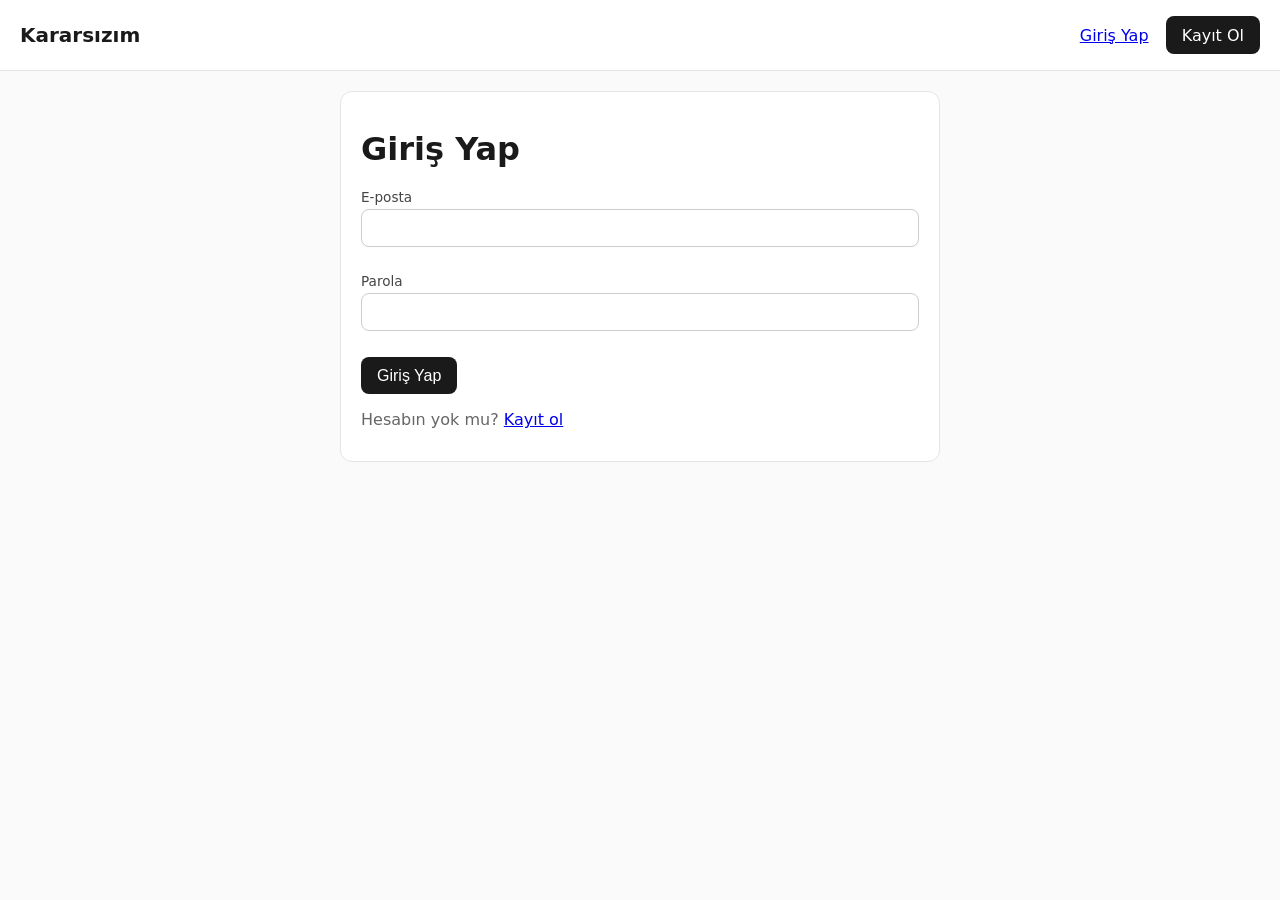
==== public/login.html @ c6f03b0a "Faz 2: anket oluşturma/listeleme/oylama + minimal frontend - /api/polls (GET/POST), /api/polls/{id}," ====
<!doctype html>
<html lang="tr">
<head>
  <meta charset="utf-8" />
  <meta name="viewport" content="width=device-width, initial-scale=1" />
  <title>Giriş Yap — Kararsızım</title>
  <link rel="stylesheet" href="css/style.css" />
</head>
<body>
  <header>
    <a class="brand" href="index.html">Kararsızım</a>
    <nav id="nav-auth"></nav>
  </header>

  <main>
    <div class="card">
      <h1>Giriş Yap</h1>
      <form id="login-form">
        <div class="field">
          <label for="email">E-posta</label>
          <input type="email" id="email" required />
        </div>
        <div class="field">
          <label for="password">Parola</label>
          <input type="password" id="password" required />
        </div>

        <div class="error" id="form-error" style="display:none"></div>

        <button type="submit">Giriş Yap</button>
      </form>
      <p class="muted" style="margin-top: 1rem;">
        Hesabın yok mu? <a href="register.html">Kayıt ol</a>
      </p>
    </div>
  </main>

  <script src="js/api.js"></script>
  <script src="js/auth.js"></script>
  <script>
    document.getElementById("login-form").addEventListener("submit", async (e) => {
      e.preventDefault();
      const errorBox = document.getElementById("form-error");
      errorBox.style.display = "none";
      try {
        await window.api.post("/auth/login", {
          email: document.getElementById("email").value.trim(),
          password: document.getElementById("password").value,
        });
        window.location.href = "index.html";
      } catch (err) {
        errorBox.textContent = err.message;
        errorBox.style.display = "block";
      }
    });
  </script>
</body>
</html>
---- public/css/style.css ----
/* Faz 2 — geçici/minimal stil. Canlı/genç kimlik (renkler, animasyonlar,
   tipografi) Faz 3'te Bölüm 10'daki yönergelere göre eklenecek. */

* {
  box-sizing: border-box;
}

body {
  margin: 0;
  font-family: system-ui, -apple-system, "Segoe UI", sans-serif;
  background: #fafafa;
  color: #1a1a1a;
}

header {
  display: flex;
  align-items: center;
  justify-content: space-between;
  padding: 1rem 1.25rem;
  border-bottom: 1px solid #e5e5e5;
  background: #fff;
}

header a.brand {
  font-weight: 700;
  font-size: 1.25rem;
  color: #1a1a1a;
  text-decoration: none;
}

#nav-auth a,
#nav-auth button {
  margin-left: 0.75rem;
  font: inherit;
}

main {
  max-width: 640px;
  margin: 0 auto;
  padding: 1.25rem;
}

.card {
  background: #fff;
  border: 1px solid #e5e5e5;
  border-radius: 12px;
  padding: 1rem 1.25rem;
  margin-bottom: 1rem;
}

.poll-card {
  display: block;
  text-decoration: none;
  color: inherit;
}

.poll-card:hover {
  border-color: #c9c9c9;
}

.poll-meta {
  color: #666;
  font-size: 0.85rem;
  margin-top: 0.5rem;
}

.option {
  position: relative;
  border: 1px solid #d9d9d9;
  border-radius: 8px;
  padding: 0.6rem 0.9rem;
  margin-bottom: 0.6rem;
  cursor: pointer;
  background: #fff;
  overflow: hidden;
}

.option:hover {
  border-color: #999;
}

.option.voted {
  cursor: default;
}

.option-bar {
  position: absolute;
  inset: 0;
  background: #ececff;
  width: 0%;
  z-index: 0;
  transition: width 0.4s ease;
}

.option-content {
  position: relative;
  z-index: 1;
  display: flex;
  justify-content: space-between;
  gap: 0.5rem;
}

.option.chosen {
  border-color: #6a5acd;
}

button,
.btn {
  background: #1a1a1a;
  color: #fff;
  border: none;
  border-radius: 8px;
  padding: 0.6rem 1rem;
  cursor: pointer;
  font-size: 1rem;
  text-decoration: none;
  display: inline-block;
}

button:disabled {
  opacity: 0.5;
  cursor: not-allowed;
}

input[type="text"],
input[type="email"],
input[type="password"] {
  width: 100%;
  padding: 0.55rem 0.7rem;
  border: 1px solid #ccc;
  border-radius: 8px;
  font-size: 1rem;
  margin-bottom: 0.75rem;
}

label {
  display: block;
  font-size: 0.85rem;
  color: #444;
  margin-bottom: 0.25rem;
}

.field {
  margin-bottom: 0.9rem;
}

.error {
  color: #c0392b;
  margin-bottom: 0.75rem;
}

.option-row {
  display: flex;
  gap: 0.5rem;
  margin-bottom: 0.5rem;
}

.option-row input {
  margin-bottom: 0;
}

.option-row button {
  background: #eee;
  color: #333;
  flex-shrink: 0;
}

.muted {
  color: #666;
}

.empty-state {
  text-align: center;
  color: #666;
  padding: 2rem 1rem;
}
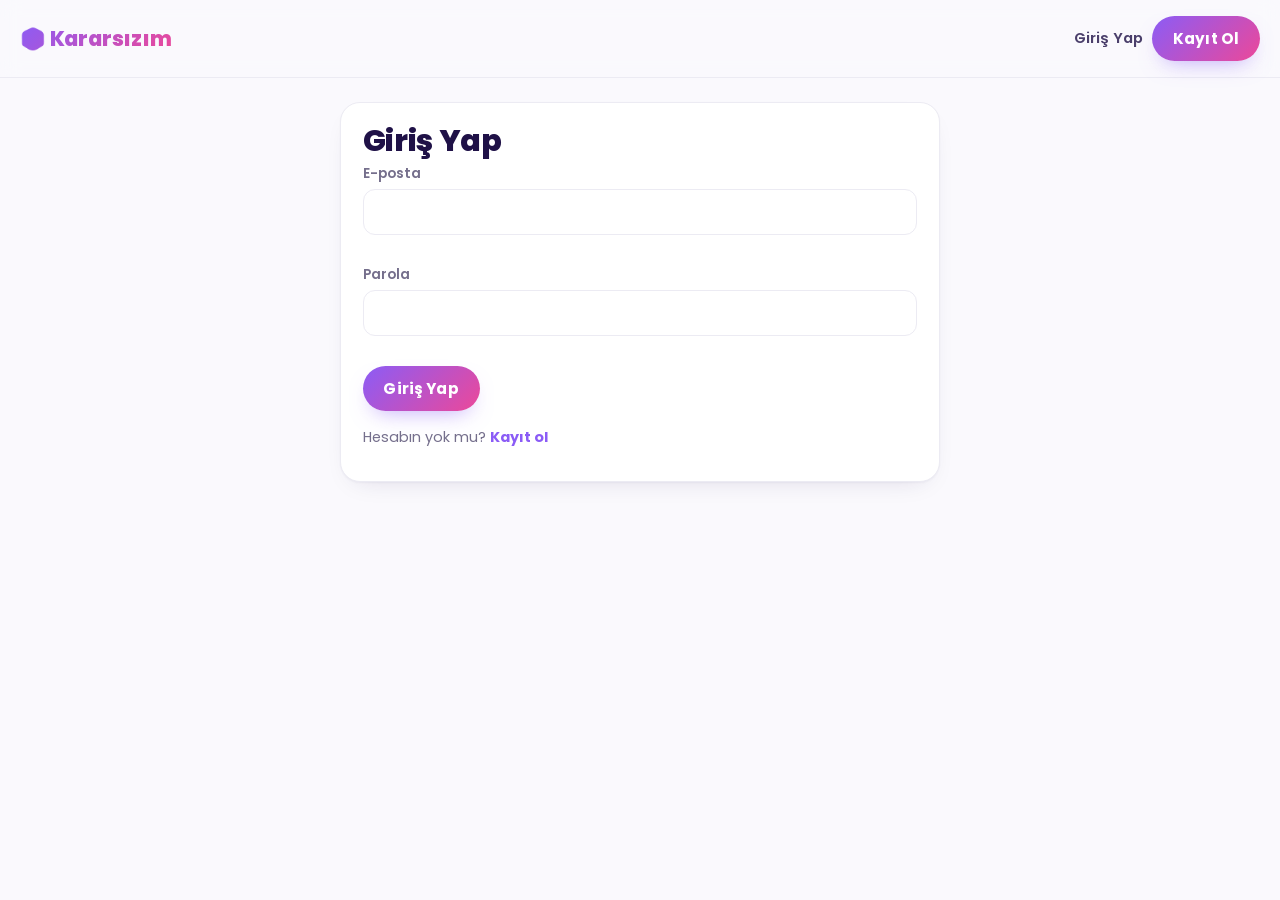
==== commit 0e03414d: "Faz 3: canlı/genç görsel kimlik (Bölüm 10) - Poppins (Google Fonts) + mor/pembe/turuncu/turkuaz vurg" ====
--- a/public/login.html
+++ b/public/login.html
@@ -4,11 +4,15 @@
   <meta charset="utf-8" />
   <meta name="viewport" content="width=device-width, initial-scale=1" />
   <title>Giriş Yap — Kararsızım</title>
+  <link rel="icon" href="data:image/svg+xml,<svg xmlns=%22http://www.w3.org/2000/svg%22 viewBox=%220 0 100 100%22><text y=%22.9em%22 font-size=%2290%22>🎲</text></svg>" />
+  <link rel="preconnect" href="https://fonts.googleapis.com" />
+  <link rel="preconnect" href="https://fonts.gstatic.com" crossorigin />
+  <link href="https://fonts.googleapis.com/css2?family=Poppins:wght@400;500;600;700;800&display=swap" rel="stylesheet" />
   <link rel="stylesheet" href="css/style.css" />
 </head>
 <body>
   <header>
-    <a class="brand" href="index.html">Kararsızım</a>
+    <a class="brand" href="index.html">🎲 Kararsızım</a>
     <nav id="nav-auth"></nav>
   </header>
 
--- a/public/css/style.css
+++ b/public/css/style.css
@@ -1,82 +1,182 @@
-/* Faz 2 — geçici/minimal stil. Canlı/genç kimlik (renkler, animasyonlar,
-   tipografi) Faz 3'te Bölüm 10'daki yönergelere göre eklenecek. */
+/* Kararsızım — Faz 3 görsel kimlik (bkz. docs/kararsizim-proje-plani.md, Bölüm 10) */
+
+:root {
+  --purple: #8b5cf6;
+  --pink: #ec4899;
+  --orange: #fb923c;
+  --turquoise: #06b6d4;
+  --green: #10b981;
+
+  --bg: #faf9fd;
+  --surface: #ffffff;
+  --border: #ecebf3;
+  --ink: #1f1147;
+  --muted: #756f8c;
+  --danger: #e11d48;
+  --danger-bg: #fef1f3;
+
+  --brand-gradient: linear-gradient(135deg, var(--purple), var(--pink));
+  --shadow-card: 0 1px 2px rgba(31, 17, 71, 0.04), 0 10px 28px -16px rgba(31, 17, 71, 0.18);
+  --shadow-card-hover: 0 4px 10px rgba(31, 17, 71, 0.06), 0 20px 36px -18px rgba(139, 92, 246, 0.32);
+  --pop: cubic-bezier(0.34, 1.56, 0.64, 1);
+}
 
 * {
   box-sizing: border-box;
 }
 
+@keyframes fadeInUp {
+  from {
+    opacity: 0;
+    transform: translateY(10px);
+  }
+  to {
+    opacity: 1;
+    transform: translateY(0);
+  }
+}
+
 body {
   margin: 0;
-  font-family: system-ui, -apple-system, "Segoe UI", sans-serif;
-  background: #fafafa;
-  color: #1a1a1a;
+  font-family: "Poppins", system-ui, -apple-system, "Segoe UI", sans-serif;
+  background: var(--bg);
+  color: var(--ink);
+  -webkit-font-smoothing: antialiased;
+}
+
+h1 {
+  font-size: clamp(1.4rem, 4vw, 1.9rem);
+  font-weight: 800;
+  letter-spacing: -0.01em;
+  line-height: 1.25;
+  margin: 0 0 0.25rem;
 }
 
 header {
+  position: sticky;
+  top: 0;
+  z-index: 10;
   display: flex;
   align-items: center;
   justify-content: space-between;
+  gap: 0.75rem;
   padding: 1rem 1.25rem;
-  border-bottom: 1px solid #e5e5e5;
-  background: #fff;
+  background: rgba(250, 249, 253, 0.85);
+  backdrop-filter: blur(10px);
+  border-bottom: 1px solid var(--border);
 }
 
 header a.brand {
-  font-weight: 700;
-  font-size: 1.25rem;
-  color: #1a1a1a;
-  text-decoration: none;
-}
-
-#nav-auth a,
-#nav-auth button {
-  margin-left: 0.75rem;
-  font: inherit;
+  font-weight: 800;
+  font-size: 1.3rem;
+  letter-spacing: -0.01em;
+  text-decoration: none;
+  background: var(--brand-gradient);
+  -webkit-background-clip: text;
+  background-clip: text;
+  color: transparent;
+  white-space: nowrap;
+}
+
+#nav-auth {
+  display: flex;
+  align-items: center;
+  gap: 0.6rem;
+  flex-wrap: wrap;
+  justify-content: flex-end;
+}
+
+#nav-auth a:not(.btn) {
+  color: var(--ink);
+  text-decoration: none;
+  font-weight: 600;
+  font-size: 0.92rem;
+  opacity: 0.8;
+}
+
+#nav-auth a:not(.btn):hover {
+  opacity: 1;
+}
+
+#nav-auth .username-badge {
+  font-size: 0.85rem;
+  font-weight: 600;
+  color: var(--purple);
+  background: rgba(139, 92, 246, 0.1);
+  padding: 0.35rem 0.75rem;
+  border-radius: 999px;
 }
 
 main {
   max-width: 640px;
   margin: 0 auto;
-  padding: 1.25rem;
+  padding: 1.5rem 1.25rem 3rem;
 }
 
 .card {
-  background: #fff;
-  border: 1px solid #e5e5e5;
-  border-radius: 12px;
-  padding: 1rem 1.25rem;
+  background: var(--surface);
+  border: 1px solid var(--border);
+  border-radius: 20px;
+  padding: 1.15rem 1.35rem;
   margin-bottom: 1rem;
+  box-shadow: var(--shadow-card);
+  animation: fadeInUp 0.35s ease both;
 }
 
 .poll-card {
   display: block;
   text-decoration: none;
   color: inherit;
+  transition: transform 0.2s ease, box-shadow 0.2s ease, border-color 0.2s ease;
 }
 
 .poll-card:hover {
-  border-color: #c9c9c9;
+  transform: translateY(-3px);
+  box-shadow: var(--shadow-card-hover);
+  border-color: rgba(139, 92, 246, 0.35);
+}
+
+.poll-card:active {
+  transform: translateY(-1px) scale(0.99);
+}
+
+.poll-card strong {
+  font-size: 1.05rem;
+  font-weight: 700;
 }
 
 .poll-meta {
-  color: #666;
+  color: var(--muted);
   font-size: 0.85rem;
-  margin-top: 0.5rem;
-}
+  margin-top: 0.55rem;
+  font-weight: 500;
+}
+
+/* Oylama seçenekleri */
 
 .option {
   position: relative;
-  border: 1px solid #d9d9d9;
-  border-radius: 8px;
-  padding: 0.6rem 0.9rem;
+  border: 1.5px solid var(--border);
+  border-radius: 14px;
+  padding: 0.75rem 1rem;
   margin-bottom: 0.6rem;
+  background: var(--surface);
+  overflow: hidden;
+  transition: transform 0.15s var(--pop), border-color 0.15s ease, box-shadow 0.15s ease;
+}
+
+.option[data-clickable="true"] {
   cursor: pointer;
-  background: #fff;
-  overflow: hidden;
-}
-
-.option:hover {
-  border-color: #999;
+}
+
+.option[data-clickable="true"]:hover {
+  border-color: var(--purple);
+  box-shadow: 0 6px 18px -10px rgba(139, 92, 246, 0.45);
+  transform: translateY(-1px);
+}
+
+.option[data-clickable="true"]:active {
+  transform: scale(0.98);
 }
 
 .option.voted {
@@ -86,10 +186,26 @@
 .option-bar {
   position: absolute;
   inset: 0;
-  background: #ececff;
   width: 0%;
   z-index: 0;
-  transition: width 0.4s ease;
+  opacity: 0.16;
+  transition: width 0.7s var(--pop);
+}
+
+.option:nth-of-type(1) .option-bar {
+  background: var(--purple);
+}
+.option:nth-of-type(2) .option-bar {
+  background: var(--pink);
+}
+.option:nth-of-type(3) .option-bar {
+  background: var(--orange);
+}
+.option:nth-of-type(4) .option-bar {
+  background: var(--turquoise);
+}
+.option:nth-of-type(5) .option-bar {
+  background: var(--green);
 }
 
 .option-content {
@@ -97,62 +213,138 @@
   z-index: 1;
   display: flex;
   justify-content: space-between;
-  gap: 0.5rem;
+  align-items: center;
+  gap: 0.75rem;
+  font-weight: 600;
+}
+
+.option-content span:last-child {
+  color: var(--muted);
+  font-weight: 700;
+  font-size: 0.9rem;
+  white-space: nowrap;
 }
 
 .option.chosen {
-  border-color: #6a5acd;
-}
+  border-color: var(--purple);
+  box-shadow: 0 0 0 3px rgba(139, 92, 246, 0.16);
+}
+
+.option.chosen .option-content {
+  color: var(--purple);
+}
+
+/* Butonlar & form alanları */
 
 button,
 .btn {
-  background: #1a1a1a;
+  background: var(--brand-gradient);
   color: #fff;
   border: none;
-  border-radius: 8px;
-  padding: 0.6rem 1rem;
+  border-radius: 999px;
+  padding: 0.7rem 1.3rem;
   cursor: pointer;
-  font-size: 1rem;
+  font-family: inherit;
+  font-size: 0.95rem;
+  font-weight: 700;
+  letter-spacing: 0.01em;
   text-decoration: none;
   display: inline-block;
+  box-shadow: 0 10px 22px -10px rgba(139, 92, 246, 0.55);
+  transition: transform 0.15s var(--pop), box-shadow 0.15s ease, opacity 0.15s ease;
+}
+
+button:hover,
+.btn:hover {
+  transform: translateY(-1px);
+  box-shadow: 0 14px 26px -10px rgba(139, 92, 246, 0.6);
+}
+
+button:active,
+.btn:active {
+  transform: scale(0.96);
+  box-shadow: 0 6px 14px -8px rgba(139, 92, 246, 0.5);
 }
 
 button:disabled {
   opacity: 0.5;
   cursor: not-allowed;
+  transform: none;
+}
+
+#logout-btn,
+.remove-option {
+  background: #f1eff8;
+  color: var(--ink);
+  box-shadow: none;
+}
+
+#logout-btn:hover,
+.remove-option:hover {
+  box-shadow: none;
+  background: #e7e3f4;
+}
+
+#add-option {
+  background: #f1eff8;
+  color: var(--purple);
+  box-shadow: none;
+  font-size: 0.9rem;
+  padding: 0.55rem 1.1rem;
+}
+
+#add-option:hover {
+  background: #e7e3f4;
+  box-shadow: none;
 }
 
 input[type="text"],
 input[type="email"],
 input[type="password"] {
   width: 100%;
-  padding: 0.55rem 0.7rem;
-  border: 1px solid #ccc;
-  border-radius: 8px;
-  font-size: 1rem;
-  margin-bottom: 0.75rem;
+  padding: 0.65rem 0.85rem;
+  border: 1.5px solid var(--border);
+  border-radius: 12px;
+  font-family: inherit;
+  font-size: 0.95rem;
+  margin-bottom: 0.85rem;
+  background: var(--surface);
+  color: var(--ink);
+  transition: border-color 0.15s ease, box-shadow 0.15s ease;
+}
+
+input:focus {
+  outline: none;
+  border-color: var(--purple);
+  box-shadow: 0 0 0 3px rgba(139, 92, 246, 0.15);
 }
 
 label {
   display: block;
   font-size: 0.85rem;
-  color: #444;
-  margin-bottom: 0.25rem;
+  font-weight: 600;
+  color: var(--muted);
+  margin-bottom: 0.35rem;
 }
 
 .field {
-  margin-bottom: 0.9rem;
+  margin-bottom: 1rem;
 }
 
 .error {
-  color: #c0392b;
-  margin-bottom: 0.75rem;
+  color: var(--danger);
+  background: var(--danger-bg);
+  border-radius: 12px;
+  padding: 0.65rem 0.9rem;
+  margin-bottom: 0.85rem;
+  font-size: 0.9rem;
+  font-weight: 500;
 }
 
 .option-row {
   display: flex;
   gap: 0.5rem;
-  margin-bottom: 0.5rem;
+  margin-bottom: 0.55rem;
 }
 
 .option-row input {
@@ -160,17 +352,46 @@
 }
 
 .option-row button {
-  background: #eee;
-  color: #333;
   flex-shrink: 0;
+  padding: 0.65rem 0.85rem;
 }
 
 .muted {
-  color: #666;
+  color: var(--muted);
+  font-size: 0.9rem;
+}
+
+main a:not(.btn) {
+  color: var(--purple);
+  font-weight: 700;
+  text-decoration: none;
+}
+
+main a:not(.btn):hover {
+  text-decoration: underline;
 }
 
 .empty-state {
   text-align: center;
-  color: #666;
-  padding: 2rem 1rem;
-}
+  color: var(--muted);
+  padding: 3rem 1.25rem;
+  border: 1.5px dashed var(--border);
+  border-radius: 20px;
+  font-weight: 500;
+}
+
+@media (max-width: 480px) {
+  header {
+    flex-wrap: wrap;
+    padding: 0.85rem 1rem;
+  }
+
+  #nav-auth {
+    width: 100%;
+    justify-content: flex-end;
+  }
+
+  main {
+    padding: 1.15rem 1rem 2.5rem;
+  }
+}
